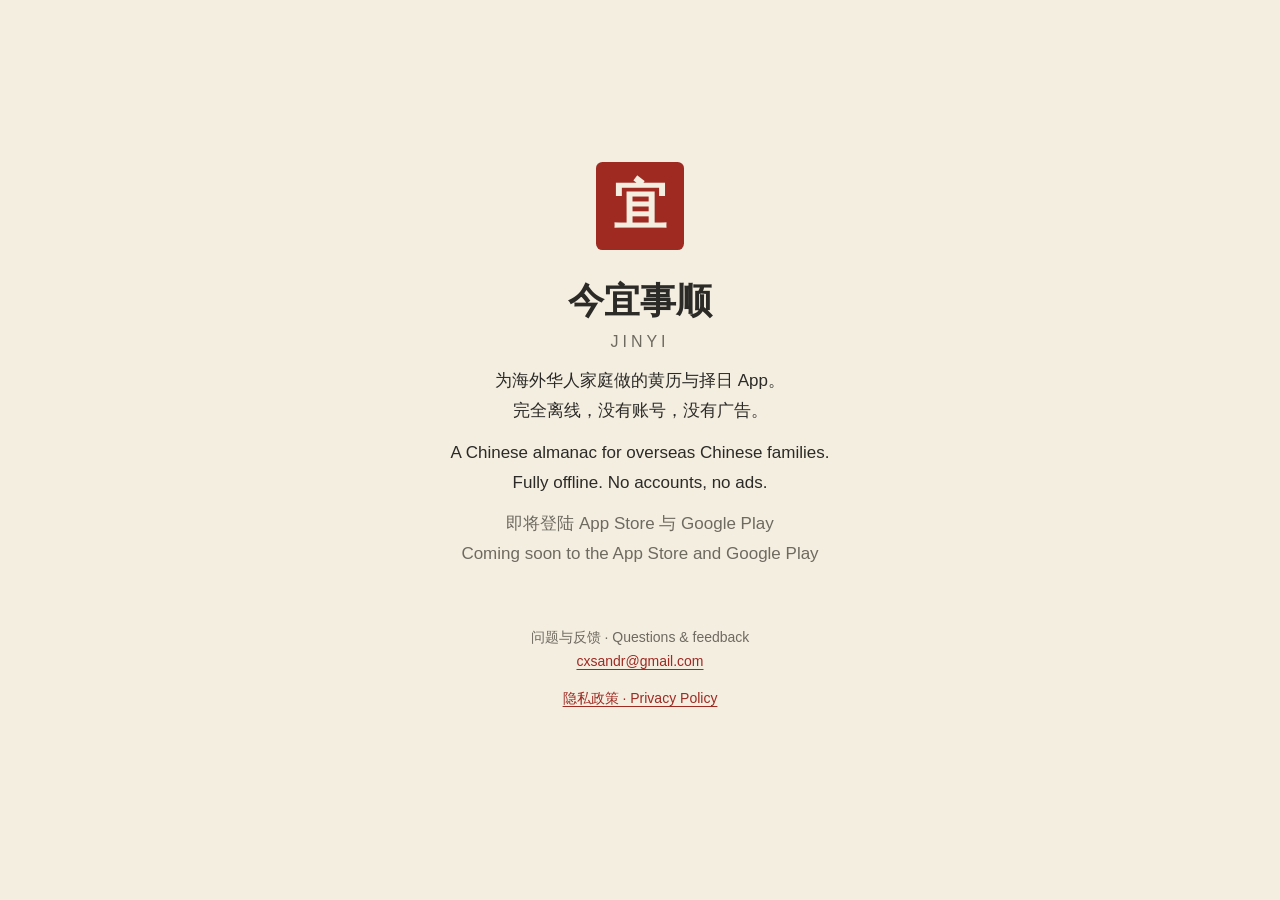
==== jinyi/index.html @ 6c2a7c1c "jinyi: 今宜事顺 隐私政策与技术支持页（三语）" ====
<!doctype html>
<html lang="zh-Hans">
<head>
<meta charset="utf-8">
<meta name="viewport" content="width=device-width, initial-scale=1">
<title>今宜事顺 Jinyi</title>
<meta name="description" content="为海外华人家庭做的黄历与择日 App。A Chinese almanac for overseas Chinese families.">
<link rel="stylesheet" href="style.css">
</head>
<body>
<main class="home">
  <span class="seal big" aria-hidden="true">宜</span>
  <h1>今宜事顺<span lang="en">JINYI</span></h1>
  <p>为海外华人家庭做的黄历与择日 App。<br>完全离线，没有账号，没有广告。</p>
  <p lang="en">A Chinese almanac for overseas Chinese families.<br>Fully offline. No accounts, no ads.</p>
  <p class="muted">即将登陆 App Store 与 Google Play<br><span lang="en">Coming soon to the App Store and Google Play</span></p>
  <footer>
    <p>问题与反馈 · Questions &amp; feedback<br><a href="mailto:cxsandr@gmail.com">cxsandr@gmail.com</a></p>
    <a href="privacy.html">隐私政策 · Privacy Policy</a>
  </footer>
</main>
</body>
</html>
---- jinyi/style.css ----
:root{--paper:#F4EEE1;--ink:#2B2A27;--muted:#6F6A60;--seal:#9E2A22;--rule:#DDD3BF}
@media (prefers-color-scheme:dark){:root{--paper:#1C1A17;--ink:#EDE6D6;--muted:#A8A092;--seal:#F14135;--rule:#3A362F}}
*{box-sizing:border-box}
html{-webkit-text-size-adjust:100%}
body{margin:0;background:var(--paper);color:var(--ink);font:17px/1.75 -apple-system,BlinkMacSystemFont,"Segoe UI","PingFang SC","Hiragino Sans GB","Microsoft YaHei",sans-serif}
:lang(zh-Hant){font-family:-apple-system,BlinkMacSystemFont,"Segoe UI","PingFang TC","Microsoft JhengHei",sans-serif}
main{max-width:40rem;margin:0 auto;padding:3rem 1.25rem 4rem}
a{color:var(--seal);text-underline-offset:.2em}
.serif{font-family:"Noto Serif SC","Songti SC","STSong",serif}
.brand{display:inline-flex;align-items:center;gap:.75rem;color:inherit;text-decoration:none}
.seal{display:inline-grid;place-items:center;width:2.5rem;height:2.5rem;border-radius:.2rem;background:var(--seal);color:var(--paper);font:600 1.5rem/1 "Noto Serif SC","Songti SC","STSong",serif}
.seal.big{width:5.5rem;height:5.5rem;border-radius:.4rem;font-size:3.4rem}
.brand-name{font:600 1.125rem/1.2 "Noto Serif SC","Songti SC","STSong",serif;letter-spacing:.04em}
.brand-name small{font:500 .75rem/1 -apple-system,BlinkMacSystemFont,sans-serif;letter-spacing:.2em;color:var(--muted);margin-left:.5em}
nav.langs{margin-top:2rem;display:flex;flex-wrap:wrap;gap:1.25rem;font-size:.9375rem}
section{padding-top:2.5rem;margin-top:2.5rem;border-top:1px solid var(--rule)}
h1{font:600 1.75rem/1.3 "Noto Serif SC","Songti SC","STSong",serif;margin:0 0 .25rem}
:lang(zh-Hant) h1{font-family:"Noto Serif TC","Songti TC",serif}
:lang(en) h1{font-family:Georgia,"Times New Roman",serif}
h2{font-size:1.0625rem;margin:2rem 0 .5rem}
p{margin:.75rem 0}
ul{padding-left:1.25rem;margin:.5rem 0}
li+li{margin-top:.35rem}
.date,.muted{color:var(--muted)}
.date{font-size:.875rem;margin:0}
.lead{font-weight:600;margin:1.5rem 0}
.home{text-align:center;padding-top:18vh}
.home h1{font-size:2.25rem;margin:1.75rem 0 1rem}
.home h1 span{font:500 1rem/1 -apple-system,BlinkMacSystemFont,sans-serif;letter-spacing:.25em;color:var(--muted);display:block;margin-top:.6rem}
footer{margin-top:3.5rem;color:var(--muted);font-size:.875rem}
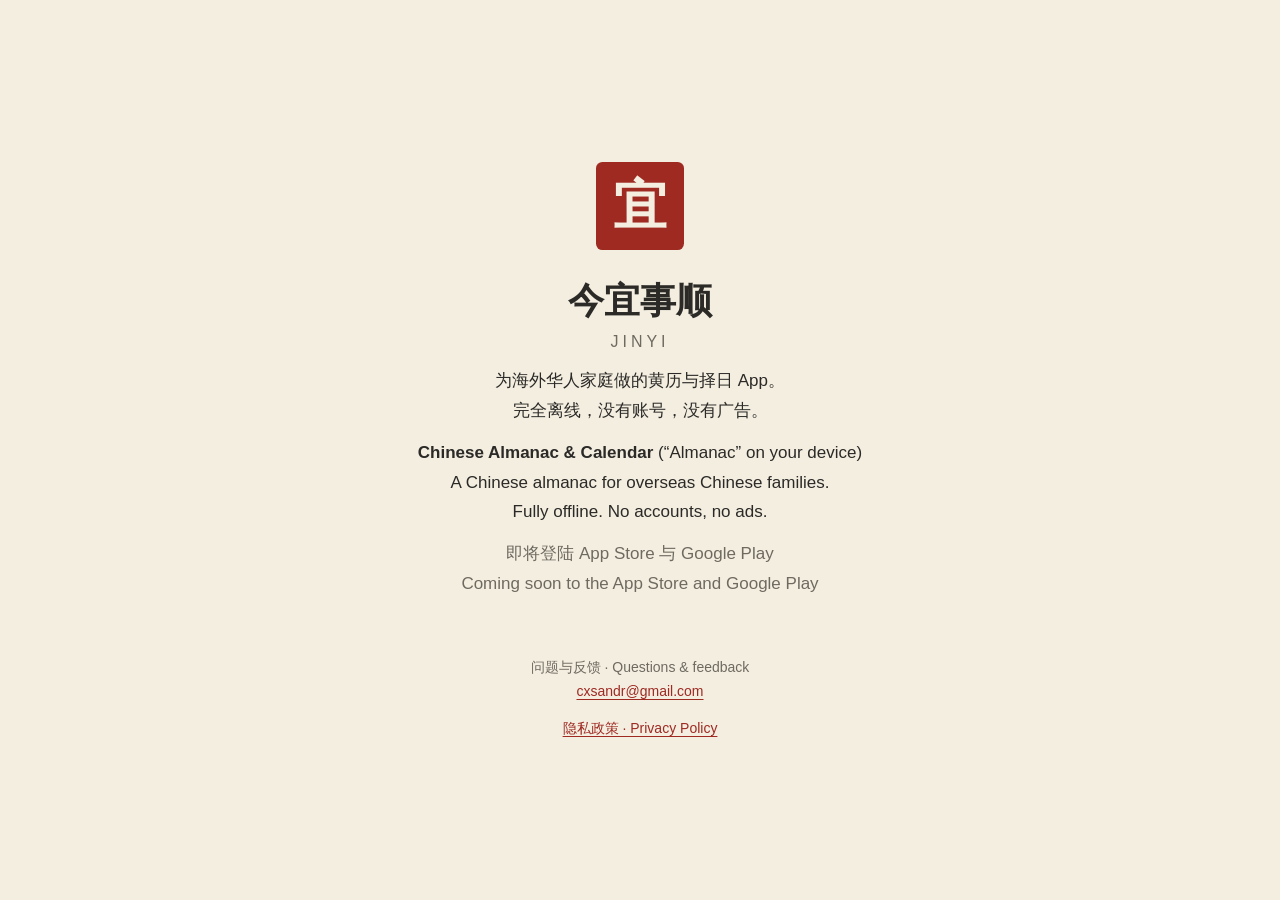
==== commit 6bab23a2: "jinyi: 隐私政策与支持页英文 App 名改为 Chinese Almanac & Calendar；首页列表同步" ====
--- a/jinyi/index.html
+++ b/jinyi/index.html
@@ -3,7 +3,7 @@
 <head>
 <meta charset="utf-8">
 <meta name="viewport" content="width=device-width, initial-scale=1">
-<title>今宜事顺 Jinyi</title>
+<title>今宜事顺 · Chinese Almanac &amp; Calendar</title>
 <meta name="description" content="为海外华人家庭做的黄历与择日 App。A Chinese almanac for overseas Chinese families.">
 <link rel="stylesheet" href="style.css">
 </head>
@@ -12,7 +12,7 @@
   <span class="seal big" aria-hidden="true">宜</span>
   <h1>今宜事顺<span lang="en">JINYI</span></h1>
   <p>为海外华人家庭做的黄历与择日 App。<br>完全离线，没有账号，没有广告。</p>
-  <p lang="en">A Chinese almanac for overseas Chinese families.<br>Fully offline. No accounts, no ads.</p>
+  <p lang="en"><strong>Chinese Almanac &amp; Calendar</strong> (“Almanac” on your device)<br>A Chinese almanac for overseas Chinese families.<br>Fully offline. No accounts, no ads.</p>
   <p class="muted">即将登陆 App Store 与 Google Play<br><span lang="en">Coming soon to the App Store and Google Play</span></p>
   <footer>
     <p>问题与反馈 · Questions &amp; feedback<br><a href="mailto:cxsandr@gmail.com">cxsandr@gmail.com</a></p>
